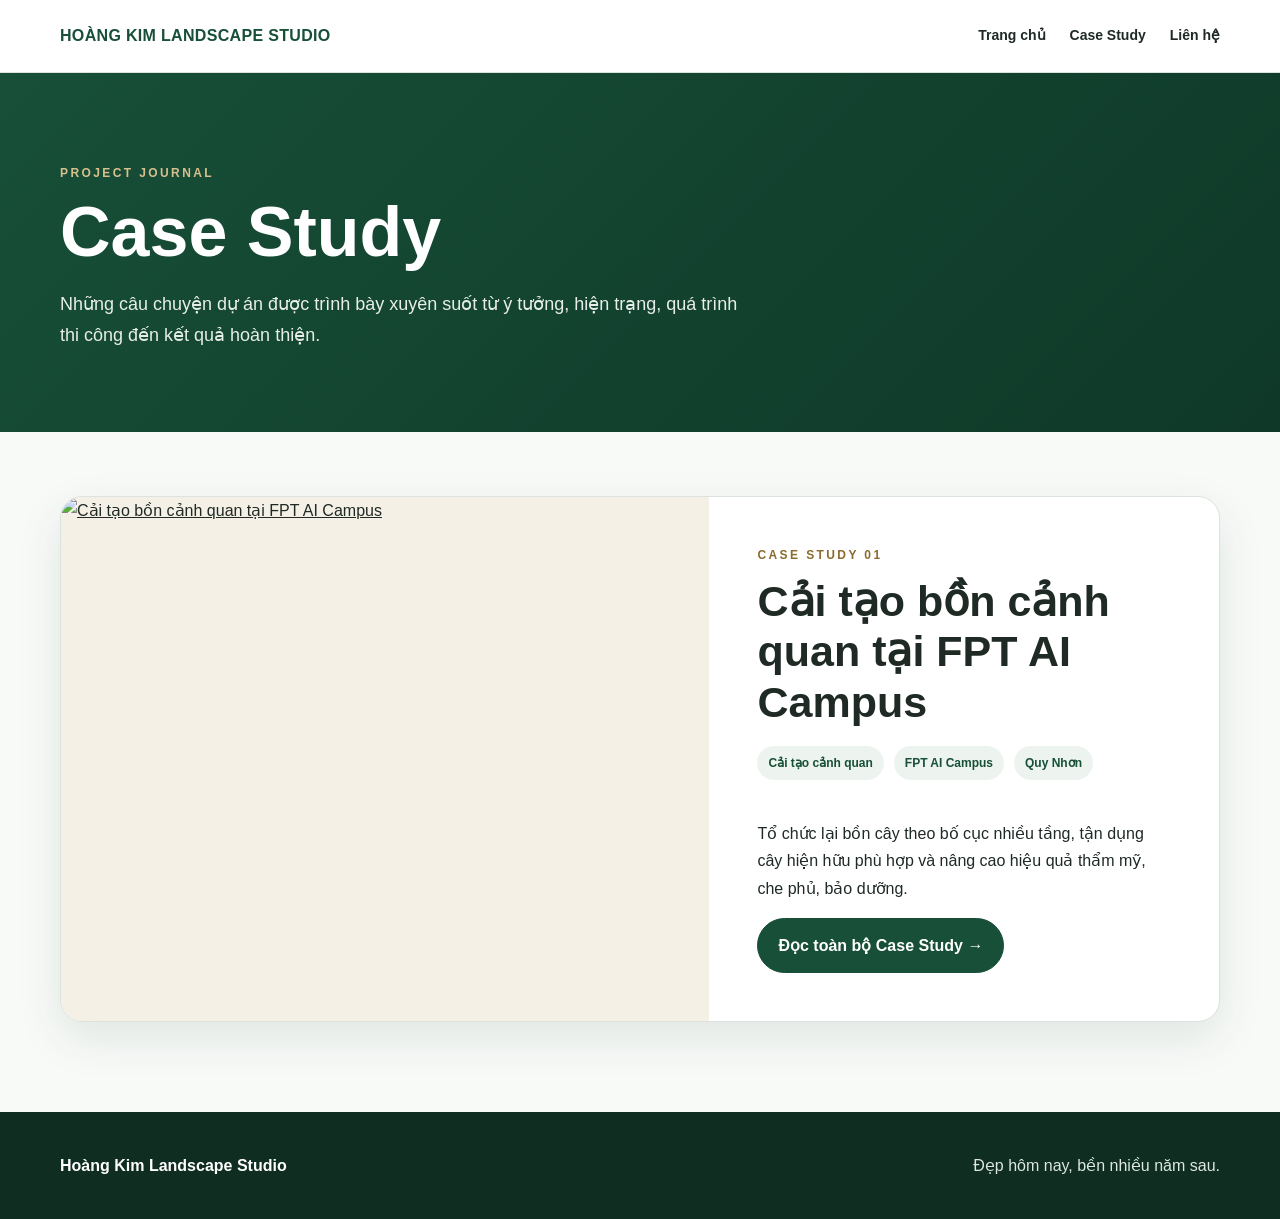
==== case-study-module/case-study/index.html @ ec010ad0 "Add files via upload" ====
<!doctype html><html lang="vi"><head><meta charset="utf-8"><meta name="viewport" content="width=device-width,initial-scale=1"><meta name="description" content="Case Study các dự án thiết kế, thi công và cải tạo cảnh quan của Hoàng Kim Landscape Studio."><title>Case Study | Hoàng Kim Landscape Studio</title><link rel="stylesheet" href="styles.css"></head><body>
<header class="site-header"><div class="container nav"><a class="brand" href="../index.html">HOÀNG KIM LANDSCAPE STUDIO</a><nav class="nav-links"><a href="../index.html">Trang chủ</a><a href="index.html">Case Study</a><a href="../index.html#contact">Liên hệ</a></nav></div></header>
<section class="hero-list"><div class="container"><div class="eyebrow">Project Journal</div><h1>Case Study</h1><p>Những câu chuyện dự án được trình bày xuyên suốt từ ý tưởng, hiện trạng, quá trình thi công đến kết quả hoàn thiện.</p></div></section>
<main class="listing"><div class="container"><article class="case-card"><a class="case-thumb" href="fpt-ai-campus/"><img src="fpt-ai-campus/assets/after-01.jpeg" alt="Cải tạo bồn cảnh quan tại FPT AI Campus"></a><div class="case-copy"><div class="eyebrow" style="color:#8b6b30">Case Study 01</div><h2><a href="fpt-ai-campus/" style="text-decoration:none">Cải tạo bồn cảnh quan tại FPT AI Campus</a></h2><div class="meta"><span class="tag">Cải tạo cảnh quan</span><span class="tag">FPT AI Campus</span><span class="tag">Quy Nhơn</span></div><p>Tổ chức lại bồn cây theo bố cục nhiều tầng, tận dụng cây hiện hữu phù hợp và nâng cao hiệu quả thẩm mỹ, che phủ, bảo dưỡng.</p><a class="btn" href="fpt-ai-campus/">Đọc toàn bộ Case Study →</a></div></article></div></main>
<footer class="site-footer"><div class="container footer-grid"><strong>Hoàng Kim Landscape Studio</strong><span>Đẹp hôm nay, bền nhiều năm sau.</span></div></footer></body></html>
---- case-study-module/case-study/styles.css ----
:root{--green:#174f38;--green2:#286a4b;--cream:#f4f0e6;--gold:#c6a15b;--ink:#1f2a25;--muted:#69736e;--white:#fff;--line:#dce3df;--shadow:0 16px 45px rgba(22,58,42,.10)}
*{box-sizing:border-box}html{scroll-behavior:smooth}body{margin:0;font-family:Arial,"Helvetica Neue",sans-serif;color:var(--ink);background:#f8faf8;line-height:1.7}img{display:block;max-width:100%}a{color:inherit}.container{width:min(1160px,calc(100% - 36px));margin:auto}.site-header{position:sticky;top:0;z-index:50;background:rgba(255,255,255,.96);border-bottom:1px solid var(--line);backdrop-filter:blur(10px)}.nav{min-height:72px;display:flex;align-items:center;justify-content:space-between;gap:24px}.brand{text-decoration:none;font-weight:800;color:var(--green);letter-spacing:.02em}.nav-links{display:flex;align-items:center;gap:24px}.nav-links a{text-decoration:none;font-size:14px;font-weight:700}.nav-links a:hover{color:var(--green2)}.hero-list{padding:90px 0 64px;background:linear-gradient(135deg,var(--green),#0f3828);color:white}.eyebrow{text-transform:uppercase;letter-spacing:.2em;font-size:12px;font-weight:800;color:#d8c08d}.hero-list h1,.article-hero h1{font-size:clamp(38px,6vw,70px);line-height:1.08;margin:12px 0 18px}.hero-list p{max-width:700px;font-size:18px;color:#e7eee9}.listing{padding:64px 0 90px}.case-card{display:grid;grid-template-columns:1.12fr .88fr;background:white;border:1px solid var(--line);border-radius:22px;overflow:hidden;box-shadow:var(--shadow)}.case-thumb{min-height:430px;background:var(--cream);display:flex;align-items:center;justify-content:center}.case-thumb img{width:100%;height:100%;object-fit:contain}.case-copy{padding:48px;display:flex;flex-direction:column;justify-content:center}.case-copy h2{font-size:clamp(27px,4vw,43px);line-height:1.18;margin:10px 0 18px}.meta{display:flex;flex-wrap:wrap;gap:10px;margin:0 0 24px}.tag{padding:7px 11px;border-radius:999px;background:#edf4f0;color:var(--green);font-size:12px;font-weight:800}.btn{display:inline-flex;align-items:center;justify-content:center;width:max-content;gap:8px;padding:13px 20px;border-radius:999px;background:var(--green);color:white;text-decoration:none;font-weight:800;border:1px solid var(--green);transition:.2s}.btn:hover{transform:translateY(-2px);background:var(--green2)}.btn.secondary{background:white;color:var(--green)}.article-hero{padding:70px 0 36px;background:var(--cream)}.article-hero .intro{max-width:820px;font-size:19px;color:#4c5c54}.hero-image{margin-top:36px;background:white;border-radius:24px;overflow:hidden;box-shadow:var(--shadow);padding:14px}.hero-image img{width:100%;max-height:690px;object-fit:contain;background:#eef1ed}.project-facts{margin-top:-1px;padding:25px 0;background:white;border-bottom:1px solid var(--line)}.facts{display:grid;grid-template-columns:repeat(4,1fr);gap:16px}.fact small{display:block;color:var(--muted);text-transform:uppercase;letter-spacing:.12em;font-weight:800}.fact strong{display:block;margin-top:5px;color:var(--green)}.article{padding:58px 0 90px}.section{padding:42px 0;border-bottom:1px solid var(--line)}.section:last-child{border-bottom:0}.section-head{display:grid;grid-template-columns:90px 1fr;gap:22px;align-items:start;margin-bottom:25px}.num{font-size:13px;letter-spacing:.18em;color:var(--gold);font-weight:900}.section h2{margin:0;color:var(--green);font-size:clamp(28px,4vw,44px);line-height:1.2}.lead{font-size:18px;max-width:850px}.gallery{display:grid;grid-template-columns:repeat(2,minmax(0,1fr));gap:18px;margin-top:28px}.gallery.three{grid-template-columns:repeat(3,minmax(0,1fr))}.figure{background:white;border:1px solid var(--line);border-radius:16px;padding:10px;box-shadow:0 8px 28px rgba(22,58,42,.06)}.figure img{width:100%;height:390px;object-fit:contain;background:#eef1ed;border-radius:10px}.gallery.three .figure img{height:320px}.caption{font-size:13px;color:var(--muted);padding:10px 4px 2px}.steps{display:grid;grid-template-columns:repeat(4,1fr);gap:12px;margin:26px 0}.step{background:#edf4f0;border-radius:14px;padding:18px}.step b{display:block;color:var(--green)}.compare{display:grid;grid-template-columns:1fr 1fr;gap:18px;margin-top:30px}.compare-card{background:white;border:1px solid var(--line);border-radius:16px;padding:24px}.compare-card h3{color:var(--green);margin-top:0}.quote{margin:32px 0 0;padding:30px;border-left:5px solid var(--gold);background:var(--cream);font-size:20px;font-weight:700}.article-actions{display:flex;flex-wrap:wrap;gap:12px;margin-top:30px}.site-footer{padding:40px 0;background:#102d22;color:#dce8e1}.site-footer strong{color:white}.footer-grid{display:flex;justify-content:space-between;gap:20px;flex-wrap:wrap}.back{display:inline-block;margin-bottom:16px;color:var(--green);text-decoration:none;font-weight:800}@media(max-width:850px){.case-card{grid-template-columns:1fr}.case-thumb{min-height:280px}.case-copy{padding:30px}.facts{grid-template-columns:1fr 1fr}.gallery.three{grid-template-columns:1fr 1fr}.steps{grid-template-columns:1fr 1fr}.section-head{grid-template-columns:1fr;gap:5px}}@media(max-width:560px){.nav-links{display:none}.hero-list{padding:65px 0 48px}.facts,.gallery,.gallery.three,.compare,.steps{grid-template-columns:1fr}.figure img,.gallery.three .figure img{height:auto;max-height:480px}.case-copy{padding:25px}.article-hero{padding-top:50px}.section{padding:33px 0}}
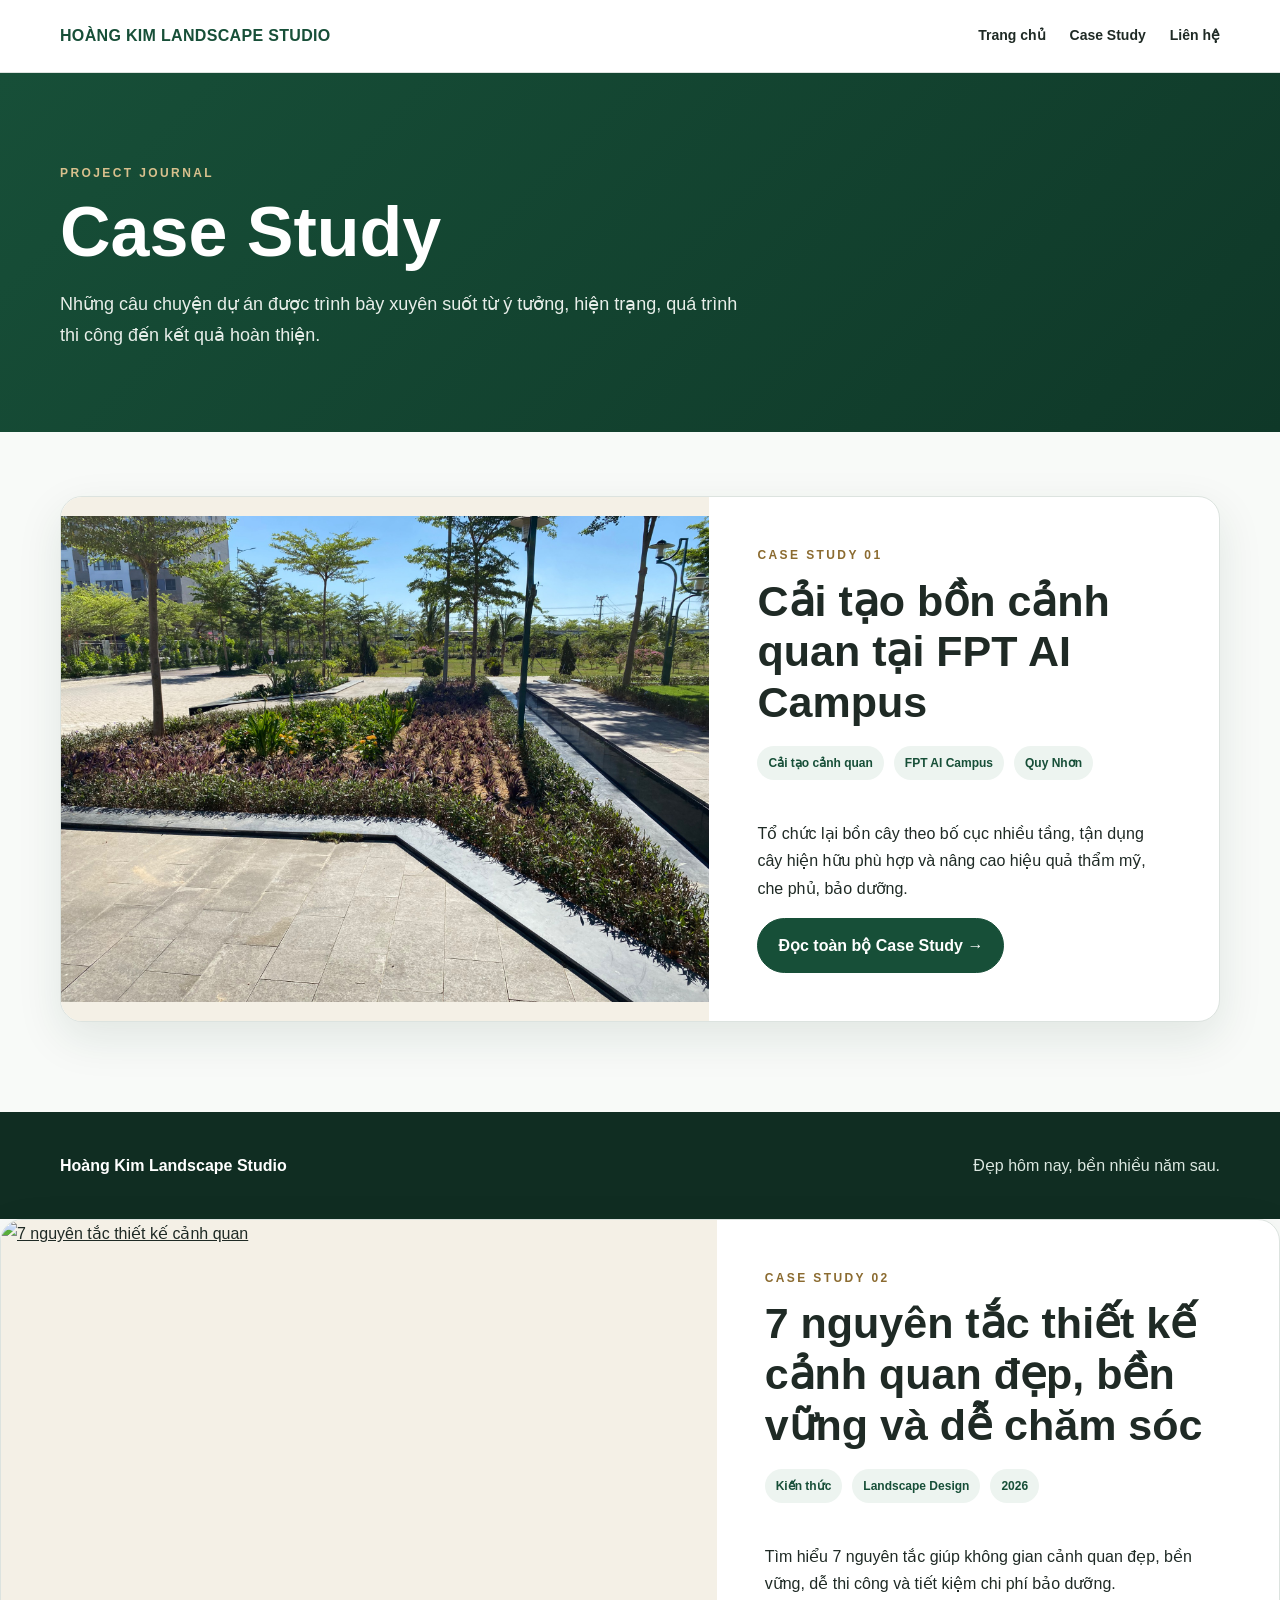
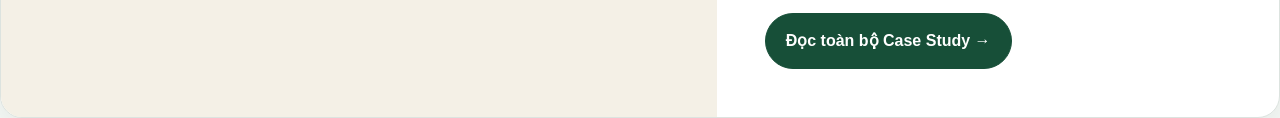
==== commit 18cbc896: "Update index.html" ====
--- a/case-study-module/case-study/index.html
+++ b/case-study-module/case-study/index.html
@@ -3,3 +3,37 @@
 <section class="hero-list"><div class="container"><div class="eyebrow">Project Journal</div><h1>Case Study</h1><p>Những câu chuyện dự án được trình bày xuyên suốt từ ý tưởng, hiện trạng, quá trình thi công đến kết quả hoàn thiện.</p></div></section>
 <main class="listing"><div class="container"><article class="case-card"><a class="case-thumb" href="fpt-ai-campus/"><img src="fpt-ai-campus/assets/after-01.jpeg" alt="Cải tạo bồn cảnh quan tại FPT AI Campus"></a><div class="case-copy"><div class="eyebrow" style="color:#8b6b30">Case Study 01</div><h2><a href="fpt-ai-campus/" style="text-decoration:none">Cải tạo bồn cảnh quan tại FPT AI Campus</a></h2><div class="meta"><span class="tag">Cải tạo cảnh quan</span><span class="tag">FPT AI Campus</span><span class="tag">Quy Nhơn</span></div><p>Tổ chức lại bồn cây theo bố cục nhiều tầng, tận dụng cây hiện hữu phù hợp và nâng cao hiệu quả thẩm mỹ, che phủ, bảo dưỡng.</p><a class="btn" href="fpt-ai-campus/">Đọc toàn bộ Case Study →</a></div></article></div></main>
 <footer class="site-footer"><div class="container footer-grid"><strong>Hoàng Kim Landscape Studio</strong><span>Đẹp hôm nay, bền nhiều năm sau.</span></div></footer></body></html>
+<article class="case-card">
+    <a class="case-thumb" href="7-nguyen-tac-thiet-ke-canh-quan/">
+        <img src="7-nguyen-tac-thiet-ke-canh-quan/assets/cover.jpg"
+             alt="7 nguyên tắc thiết kế cảnh quan">
+    </a>
+
+    <div class="case-copy">
+
+        <div class="eyebrow" style="color:#8b6b30">
+            Case Study 02
+        </div>
+
+        <h2>
+            <a href="7-nguyen-tac-thiet-ke-canh-quan/" style="text-decoration:none">
+                7 nguyên tắc thiết kế cảnh quan đẹp, bền vững và dễ chăm sóc
+            </a>
+        </h2>
+
+        <div class="meta">
+            <span class="tag">Kiến thức</span>
+            <span class="tag">Landscape Design</span>
+            <span class="tag">2026</span>
+        </div>
+
+        <p>
+            Tìm hiểu 7 nguyên tắc giúp không gian cảnh quan đẹp, bền vững, dễ thi công và tiết kiệm chi phí bảo dưỡng.
+        </p>
+
+        <a class="btn" href="7-nguyen-tac-thiet-ke-canh-quan/">
+            Đọc toàn bộ Case Study →
+        </a>
+
+    </div>
+</article>
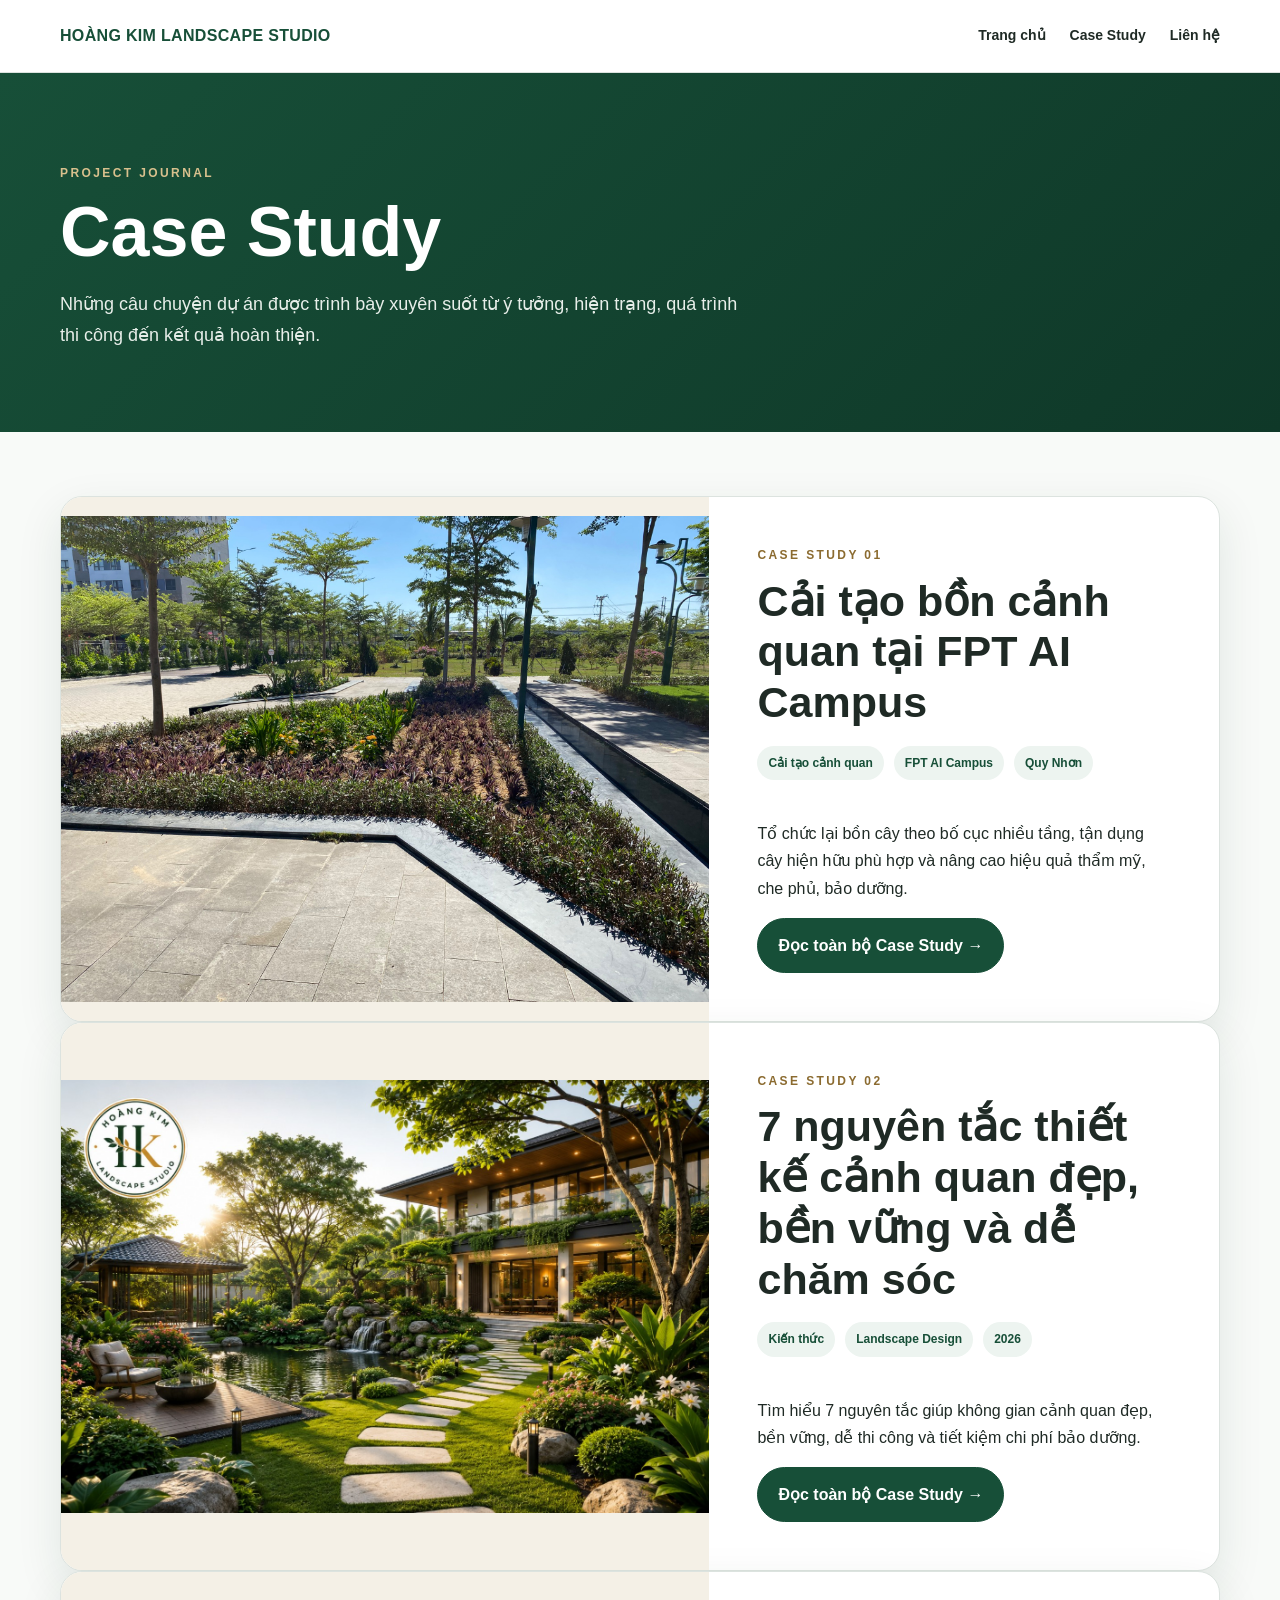
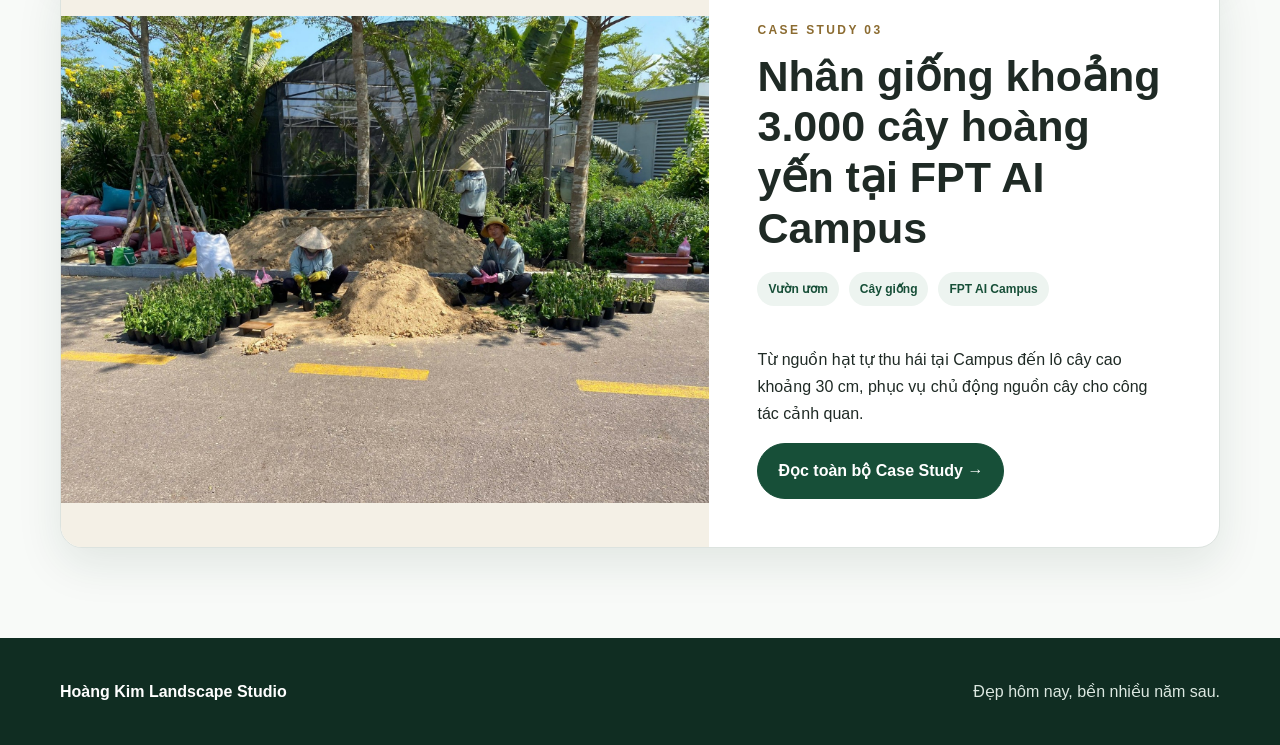
==== commit e9fc30b7: "Add files via upload" ====
--- a/case-study-module/case-study/index.html
+++ b/case-study-module/case-study/index.html
@@ -1,39 +1,105 @@
-<!doctype html><html lang="vi"><head><meta charset="utf-8"><meta name="viewport" content="width=device-width,initial-scale=1"><meta name="description" content="Case Study các dự án thiết kế, thi công và cải tạo cảnh quan của Hoàng Kim Landscape Studio."><title>Case Study | Hoàng Kim Landscape Studio</title><link rel="stylesheet" href="styles.css"></head><body>
-<header class="site-header"><div class="container nav"><a class="brand" href="../index.html">HOÀNG KIM LANDSCAPE STUDIO</a><nav class="nav-links"><a href="../index.html">Trang chủ</a><a href="index.html">Case Study</a><a href="../index.html#contact">Liên hệ</a></nav></div></header>
-<section class="hero-list"><div class="container"><div class="eyebrow">Project Journal</div><h1>Case Study</h1><p>Những câu chuyện dự án được trình bày xuyên suốt từ ý tưởng, hiện trạng, quá trình thi công đến kết quả hoàn thiện.</p></div></section>
-<main class="listing"><div class="container"><article class="case-card"><a class="case-thumb" href="fpt-ai-campus/"><img src="fpt-ai-campus/assets/after-01.jpeg" alt="Cải tạo bồn cảnh quan tại FPT AI Campus"></a><div class="case-copy"><div class="eyebrow" style="color:#8b6b30">Case Study 01</div><h2><a href="fpt-ai-campus/" style="text-decoration:none">Cải tạo bồn cảnh quan tại FPT AI Campus</a></h2><div class="meta"><span class="tag">Cải tạo cảnh quan</span><span class="tag">FPT AI Campus</span><span class="tag">Quy Nhơn</span></div><p>Tổ chức lại bồn cây theo bố cục nhiều tầng, tận dụng cây hiện hữu phù hợp và nâng cao hiệu quả thẩm mỹ, che phủ, bảo dưỡng.</p><a class="btn" href="fpt-ai-campus/">Đọc toàn bộ Case Study →</a></div></article></div></main>
-<footer class="site-footer"><div class="container footer-grid"><strong>Hoàng Kim Landscape Studio</strong><span>Đẹp hôm nay, bền nhiều năm sau.</span></div></footer></body></html>
-<article class="case-card">
-    <a class="case-thumb" href="7-nguyen-tac-thiet-ke-canh-quan/">
-        <img src="7-nguyen-tac-thiet-ke-canh-quan/assets/cover.jpg"
-             alt="7 nguyên tắc thiết kế cảnh quan">
-    </a>
+<!doctype html>
+<html lang="vi">
+<head>
+  <meta charset="utf-8">
+  <meta name="viewport" content="width=device-width,initial-scale=1">
+  <meta name="description" content="Case Study các dự án thiết kế, thi công và cải tạo cảnh quan của Hoàng Kim Landscape Studio.">
+  <title>Case Study | Hoàng Kim Landscape Studio</title>
+  <link rel="stylesheet" href="styles.css">
+</head>
+<body>
+<header class="site-header">
+  <div class="container nav">
+    <a class="brand" href="../index.html">HOÀNG KIM LANDSCAPE STUDIO</a>
+    <nav class="nav-links">
+      <a href="../index.html">Trang chủ</a>
+      <a href="index.html">Case Study</a>
+      <a href="../index.html#contact">Liên hệ</a>
+    </nav>
+  </div>
+</header>
 
-    <div class="case-copy">
+<section class="hero-list">
+  <div class="container">
+    <div class="eyebrow">Project Journal</div>
+    <h1>Case Study</h1>
+    <p>Những câu chuyện dự án được trình bày xuyên suốt từ ý tưởng, hiện trạng, quá trình thi công đến kết quả hoàn thiện.</p>
+  </div>
+</section>
 
-        <div class="eyebrow" style="color:#8b6b30">
-            Case Study 02
+<main class="listing">
+  <div class="container">
+
+    <!-- GIỮ NGUYÊN CASE STUDY 01 -->
+    <article class="case-card">
+      <a class="case-thumb" href="fpt-ai-campus/">
+        <img src="fpt-ai-campus/assets/after-01.jpeg" alt="Cải tạo bồn cảnh quan tại FPT AI Campus">
+      </a>
+      <div class="case-copy">
+        <div class="eyebrow" style="color:#8b6b30">Case Study 01</div>
+        <h2><a href="fpt-ai-campus/" style="text-decoration:none">Cải tạo bồn cảnh quan tại FPT AI Campus</a></h2>
+        <div class="meta">
+          <span class="tag">Cải tạo cảnh quan</span>
+          <span class="tag">FPT AI Campus</span>
+          <span class="tag">Quy Nhơn</span>
         </div>
+        <p>Tổ chức lại bồn cây theo bố cục nhiều tầng, tận dụng cây hiện hữu phù hợp và nâng cao hiệu quả thẩm mỹ, che phủ, bảo dưỡng.</p>
+        <a class="btn" href="fpt-ai-campus/">Đọc toàn bộ Case Study →</a>
+      </div>
+    </article>
 
+    <!-- GIỮ NGUYÊN CASE STUDY 02, CHỈ ĐƯA VÀO ĐÚNG VỊ TRÍ TRƯỚC </main> -->
+    <article class="case-card">
+      <a class="case-thumb" href="7-nguyen-tac-thiet-ke-canh-quan/">
+        <img src="7-nguyen-tac-thiet-ke-canh-quan/assets/cover.jpg" alt="7 nguyên tắc thiết kế cảnh quan">
+      </a>
+      <div class="case-copy">
+        <div class="eyebrow" style="color:#8b6b30">Case Study 02</div>
         <h2>
-            <a href="7-nguyen-tac-thiet-ke-canh-quan/" style="text-decoration:none">
-                7 nguyên tắc thiết kế cảnh quan đẹp, bền vững và dễ chăm sóc
-            </a>
+          <a href="7-nguyen-tac-thiet-ke-canh-quan/" style="text-decoration:none">
+            7 nguyên tắc thiết kế cảnh quan đẹp, bền vững và dễ chăm sóc
+          </a>
         </h2>
+        <div class="meta">
+          <span class="tag">Kiến thức</span>
+          <span class="tag">Landscape Design</span>
+          <span class="tag">2026</span>
+        </div>
+        <p>Tìm hiểu 7 nguyên tắc giúp không gian cảnh quan đẹp, bền vững, dễ thi công và tiết kiệm chi phí bảo dưỡng.</p>
+        <a class="btn" href="7-nguyen-tac-thiet-ke-canh-quan/">Đọc toàn bộ Case Study →</a>
+      </div>
+    </article>
 
+    <!-- THÊM MỚI CASE STUDY 03 -->
+    <article class="case-card">
+      <a class="case-thumb" href="nhan-giong-hoang-yen-fpt-ai-campus/">
+        <img src="nhan-giong-hoang-yen-fpt-ai-campus/assets/07-cay-hoang-yen-30cm.jpg" alt="Nhân giống khoảng 3.000 cây hoàng yến tại FPT AI Campus">
+      </a>
+      <div class="case-copy">
+        <div class="eyebrow" style="color:#8b6b30">Case Study 03</div>
+        <h2>
+          <a href="nhan-giong-hoang-yen-fpt-ai-campus/" style="text-decoration:none">
+            Nhân giống khoảng 3.000 cây hoàng yến tại FPT AI Campus
+          </a>
+        </h2>
         <div class="meta">
-            <span class="tag">Kiến thức</span>
-            <span class="tag">Landscape Design</span>
-            <span class="tag">2026</span>
+          <span class="tag">Vườn ươm</span>
+          <span class="tag">Cây giống</span>
+          <span class="tag">FPT AI Campus</span>
         </div>
+        <p>Từ nguồn hạt tự thu hái tại Campus đến lô cây cao khoảng 30 cm, phục vụ chủ động nguồn cây cho công tác cảnh quan.</p>
+        <a class="btn" href="nhan-giong-hoang-yen-fpt-ai-campus/">Đọc toàn bộ Case Study →</a>
+      </div>
+    </article>
 
-        <p>
-            Tìm hiểu 7 nguyên tắc giúp không gian cảnh quan đẹp, bền vững, dễ thi công và tiết kiệm chi phí bảo dưỡng.
-        </p>
+  </div>
+</main>
 
-        <a class="btn" href="7-nguyen-tac-thiet-ke-canh-quan/">
-            Đọc toàn bộ Case Study →
-        </a>
-
-    </div>
-</article>
+<footer class="site-footer">
+  <div class="container footer-grid">
+    <strong>Hoàng Kim Landscape Studio</strong>
+    <span>Đẹp hôm nay, bền nhiều năm sau.</span>
+  </div>
+</footer>
+</body>
+</html>
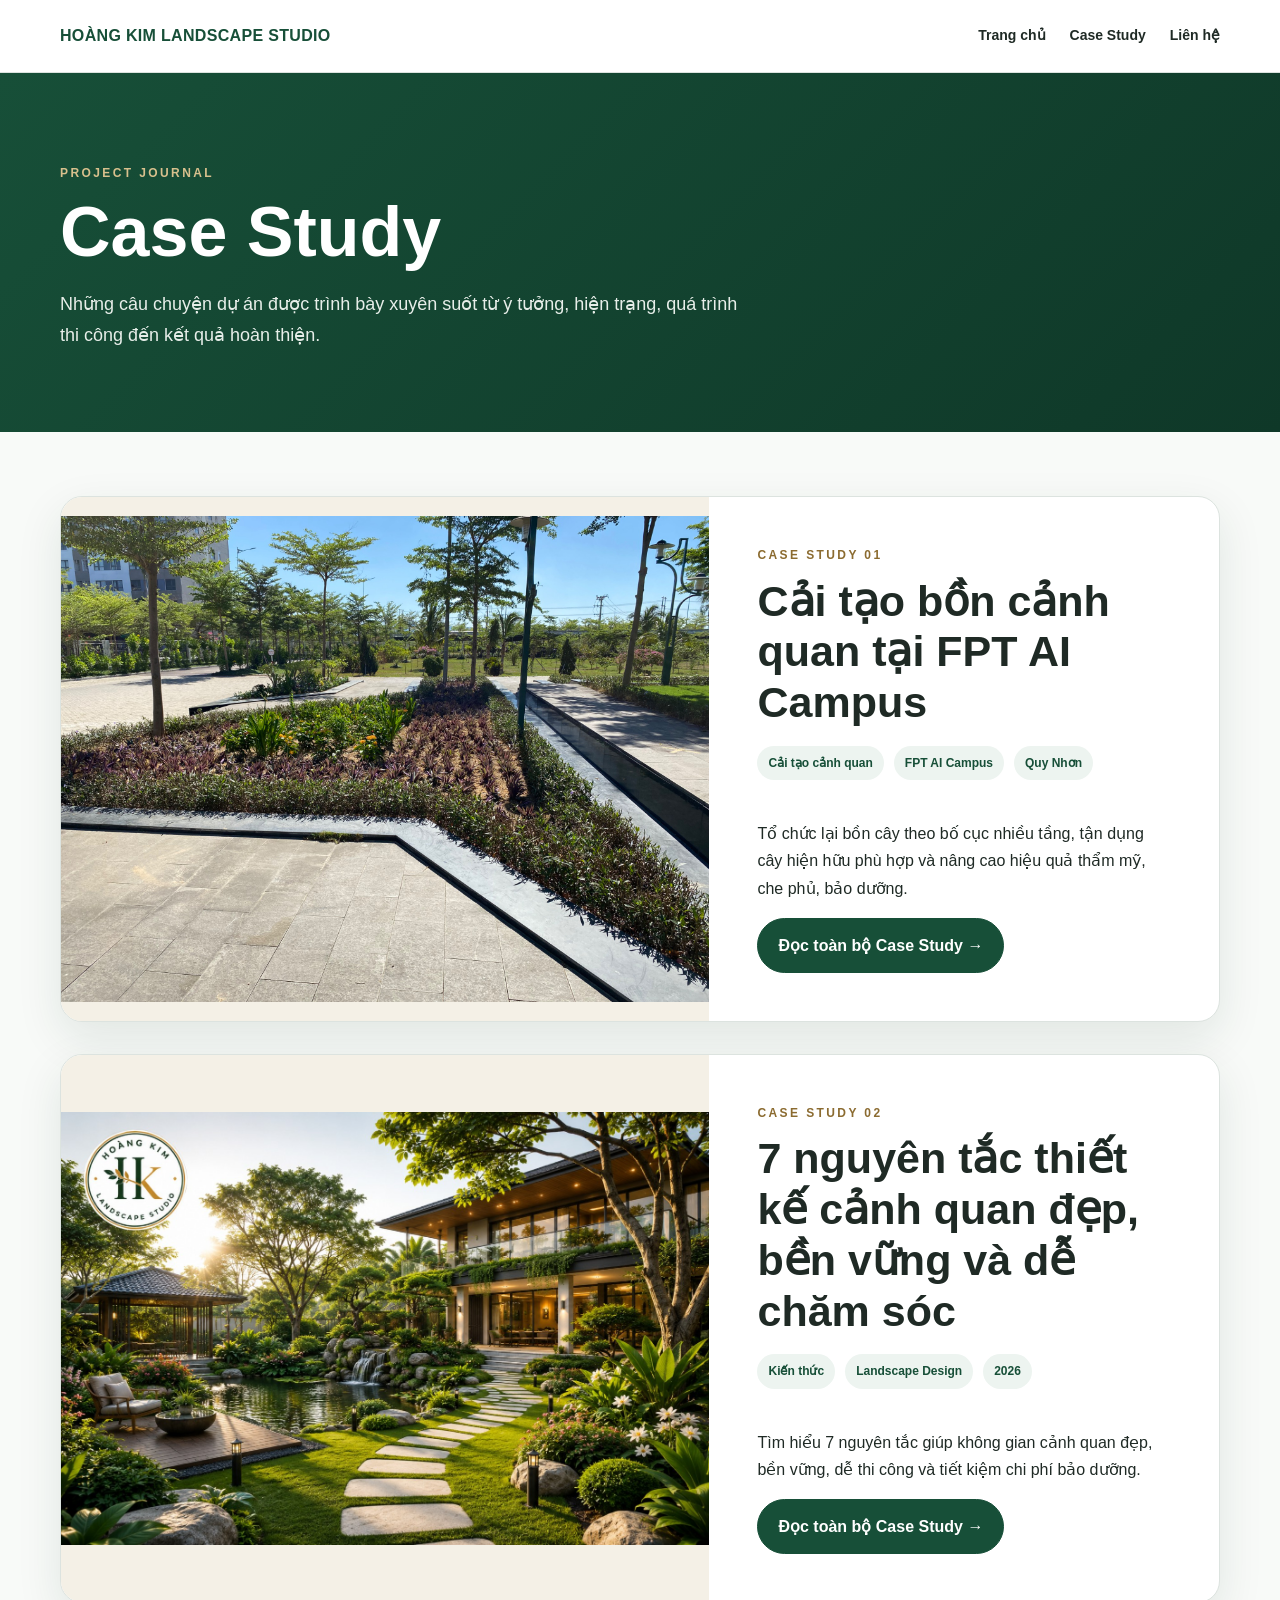
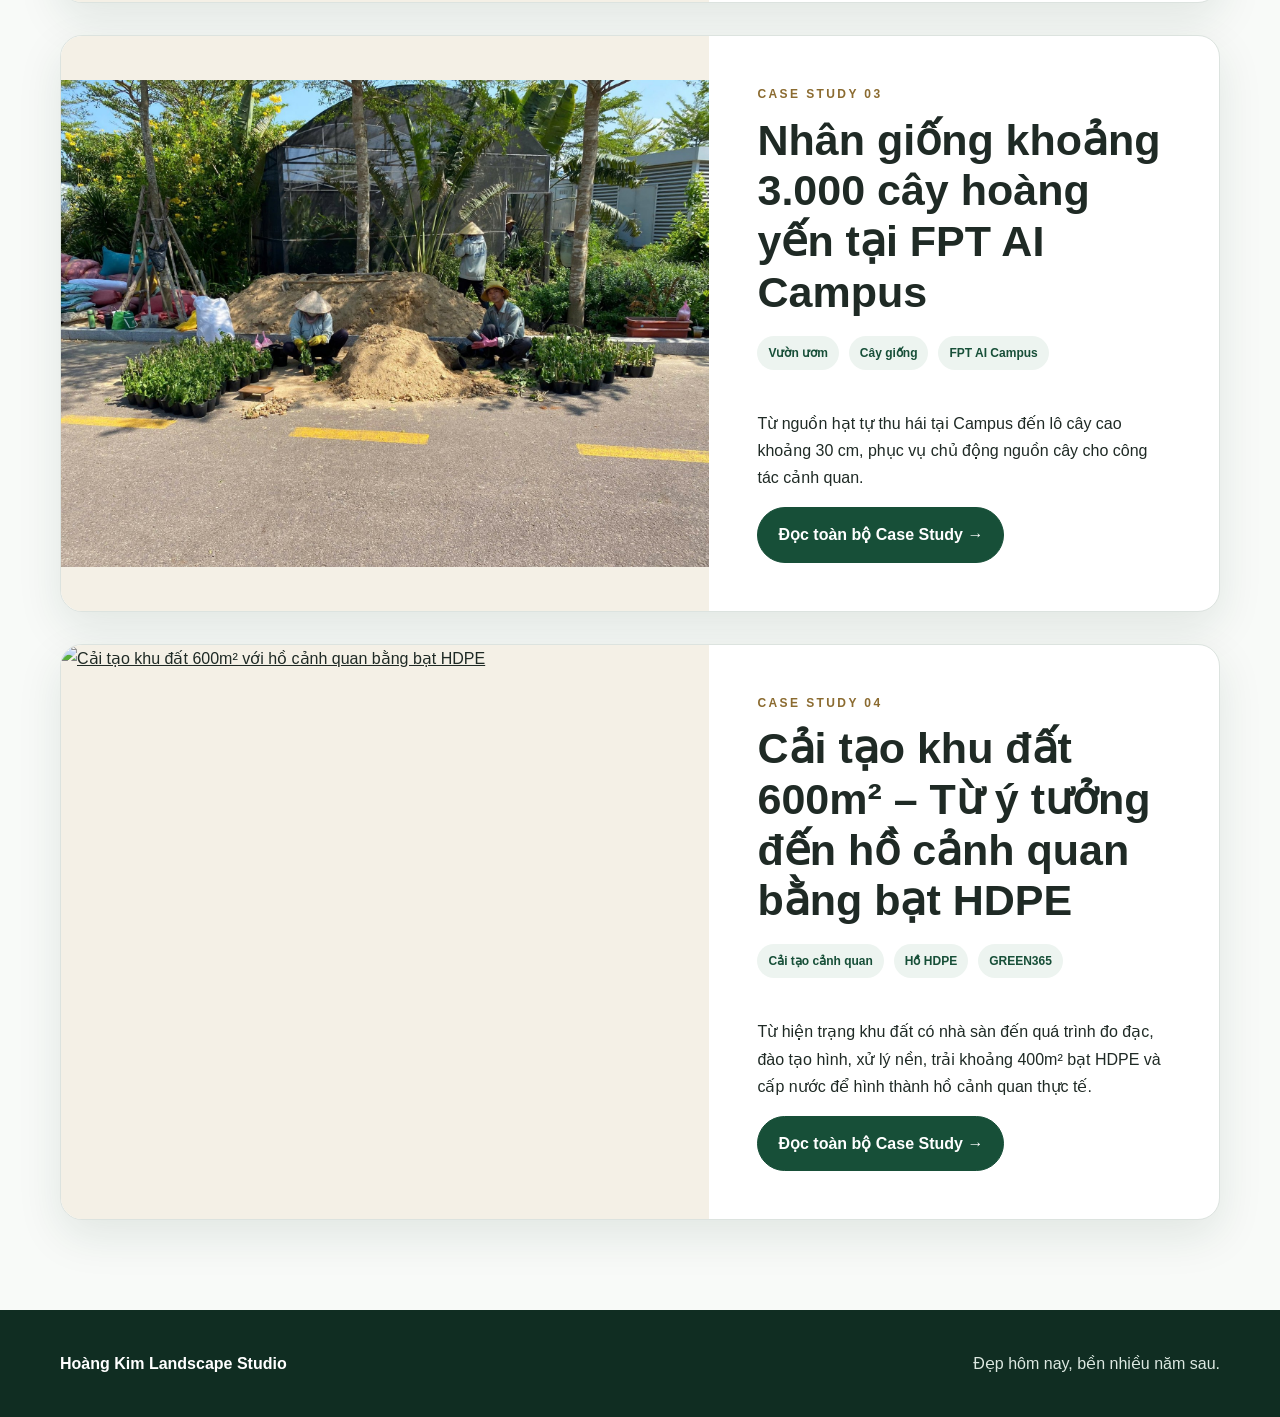
==== commit b08a0697: "Add files via upload" ====
--- a/case-study-module/case-study/index.html
+++ b/case-study-module/case-study/index.html
@@ -30,7 +30,7 @@
 <main class="listing">
   <div class="container">
 
-    <!-- GIỮ NGUYÊN CASE STUDY 01 -->
+    <!-- CASE STUDY 01 -->
     <article class="case-card">
       <a class="case-thumb" href="fpt-ai-campus/">
         <img src="fpt-ai-campus/assets/after-01.jpeg" alt="Cải tạo bồn cảnh quan tại FPT AI Campus">
@@ -48,7 +48,7 @@
       </div>
     </article>
 
-    <!-- GIỮ NGUYÊN CASE STUDY 02, CHỈ ĐƯA VÀO ĐÚNG VỊ TRÍ TRƯỚC </main> -->
+    <!-- CASE STUDY 02 -->
     <article class="case-card">
       <a class="case-thumb" href="7-nguyen-tac-thiet-ke-canh-quan/">
         <img src="7-nguyen-tac-thiet-ke-canh-quan/assets/cover.jpg" alt="7 nguyên tắc thiết kế cảnh quan">
@@ -70,7 +70,7 @@
       </div>
     </article>
 
-    <!-- THÊM MỚI CASE STUDY 03 -->
+    <!-- CASE STUDY 03 -->
     <article class="case-card">
       <a class="case-thumb" href="nhan-giong-hoang-yen-fpt-ai-campus/">
         <img src="nhan-giong-hoang-yen-fpt-ai-campus/assets/07-cay-hoang-yen-30cm.jpg" alt="Nhân giống khoảng 3.000 cây hoàng yến tại FPT AI Campus">
@@ -92,6 +92,28 @@
       </div>
     </article>
 
+    <!-- CASE STUDY 04 -->
+    <article class="case-card">
+      <a class="case-thumb" href="ho-canh-quan-hdpe-600m2/">
+        <img src="ho-canh-quan-hdpe-600m2/assets/cover.jpeg" alt="Cải tạo khu đất 600m² với hồ cảnh quan bằng bạt HDPE">
+      </a>
+      <div class="case-copy">
+        <div class="eyebrow" style="color:#8b6b30">Case Study 04</div>
+        <h2>
+          <a href="ho-canh-quan-hdpe-600m2/" style="text-decoration:none">
+            Cải tạo khu đất 600m² – Từ ý tưởng đến hồ cảnh quan bằng bạt HDPE
+          </a>
+        </h2>
+        <div class="meta">
+          <span class="tag">Cải tạo cảnh quan</span>
+          <span class="tag">Hồ HDPE</span>
+          <span class="tag">GREEN365</span>
+        </div>
+        <p>Từ hiện trạng khu đất có nhà sàn đến quá trình đo đạc, đào tạo hình, xử lý nền, trải khoảng 400m² bạt HDPE và cấp nước để hình thành hồ cảnh quan thực tế.</p>
+        <a class="btn" href="ho-canh-quan-hdpe-600m2/">Đọc toàn bộ Case Study →</a>
+      </div>
+    </article>
+
   </div>
 </main>
 
--- a/case-study-module/case-study/styles.css
+++ b/case-study-module/case-study/styles.css
@@ -1,2 +1,6 @@
 :root{--green:#174f38;--green2:#286a4b;--cream:#f4f0e6;--gold:#c6a15b;--ink:#1f2a25;--muted:#69736e;--white:#fff;--line:#dce3df;--shadow:0 16px 45px rgba(22,58,42,.10)}
 *{box-sizing:border-box}html{scroll-behavior:smooth}body{margin:0;font-family:Arial,"Helvetica Neue",sans-serif;color:var(--ink);background:#f8faf8;line-height:1.7}img{display:block;max-width:100%}a{color:inherit}.container{width:min(1160px,calc(100% - 36px));margin:auto}.site-header{position:sticky;top:0;z-index:50;background:rgba(255,255,255,.96);border-bottom:1px solid var(--line);backdrop-filter:blur(10px)}.nav{min-height:72px;display:flex;align-items:center;justify-content:space-between;gap:24px}.brand{text-decoration:none;font-weight:800;color:var(--green);letter-spacing:.02em}.nav-links{display:flex;align-items:center;gap:24px}.nav-links a{text-decoration:none;font-size:14px;font-weight:700}.nav-links a:hover{color:var(--green2)}.hero-list{padding:90px 0 64px;background:linear-gradient(135deg,var(--green),#0f3828);color:white}.eyebrow{text-transform:uppercase;letter-spacing:.2em;font-size:12px;font-weight:800;color:#d8c08d}.hero-list h1,.article-hero h1{font-size:clamp(38px,6vw,70px);line-height:1.08;margin:12px 0 18px}.hero-list p{max-width:700px;font-size:18px;color:#e7eee9}.listing{padding:64px 0 90px}.case-card{display:grid;grid-template-columns:1.12fr .88fr;background:white;border:1px solid var(--line);border-radius:22px;overflow:hidden;box-shadow:var(--shadow)}.case-thumb{min-height:430px;background:var(--cream);display:flex;align-items:center;justify-content:center}.case-thumb img{width:100%;height:100%;object-fit:contain}.case-copy{padding:48px;display:flex;flex-direction:column;justify-content:center}.case-copy h2{font-size:clamp(27px,4vw,43px);line-height:1.18;margin:10px 0 18px}.meta{display:flex;flex-wrap:wrap;gap:10px;margin:0 0 24px}.tag{padding:7px 11px;border-radius:999px;background:#edf4f0;color:var(--green);font-size:12px;font-weight:800}.btn{display:inline-flex;align-items:center;justify-content:center;width:max-content;gap:8px;padding:13px 20px;border-radius:999px;background:var(--green);color:white;text-decoration:none;font-weight:800;border:1px solid var(--green);transition:.2s}.btn:hover{transform:translateY(-2px);background:var(--green2)}.btn.secondary{background:white;color:var(--green)}.article-hero{padding:70px 0 36px;background:var(--cream)}.article-hero .intro{max-width:820px;font-size:19px;color:#4c5c54}.hero-image{margin-top:36px;background:white;border-radius:24px;overflow:hidden;box-shadow:var(--shadow);padding:14px}.hero-image img{width:100%;max-height:690px;object-fit:contain;background:#eef1ed}.project-facts{margin-top:-1px;padding:25px 0;background:white;border-bottom:1px solid var(--line)}.facts{display:grid;grid-template-columns:repeat(4,1fr);gap:16px}.fact small{display:block;color:var(--muted);text-transform:uppercase;letter-spacing:.12em;font-weight:800}.fact strong{display:block;margin-top:5px;color:var(--green)}.article{padding:58px 0 90px}.section{padding:42px 0;border-bottom:1px solid var(--line)}.section:last-child{border-bottom:0}.section-head{display:grid;grid-template-columns:90px 1fr;gap:22px;align-items:start;margin-bottom:25px}.num{font-size:13px;letter-spacing:.18em;color:var(--gold);font-weight:900}.section h2{margin:0;color:var(--green);font-size:clamp(28px,4vw,44px);line-height:1.2}.lead{font-size:18px;max-width:850px}.gallery{display:grid;grid-template-columns:repeat(2,minmax(0,1fr));gap:18px;margin-top:28px}.gallery.three{grid-template-columns:repeat(3,minmax(0,1fr))}.figure{background:white;border:1px solid var(--line);border-radius:16px;padding:10px;box-shadow:0 8px 28px rgba(22,58,42,.06)}.figure img{width:100%;height:390px;object-fit:contain;background:#eef1ed;border-radius:10px}.gallery.three .figure img{height:320px}.caption{font-size:13px;color:var(--muted);padding:10px 4px 2px}.steps{display:grid;grid-template-columns:repeat(4,1fr);gap:12px;margin:26px 0}.step{background:#edf4f0;border-radius:14px;padding:18px}.step b{display:block;color:var(--green)}.compare{display:grid;grid-template-columns:1fr 1fr;gap:18px;margin-top:30px}.compare-card{background:white;border:1px solid var(--line);border-radius:16px;padding:24px}.compare-card h3{color:var(--green);margin-top:0}.quote{margin:32px 0 0;padding:30px;border-left:5px solid var(--gold);background:var(--cream);font-size:20px;font-weight:700}.article-actions{display:flex;flex-wrap:wrap;gap:12px;margin-top:30px}.site-footer{padding:40px 0;background:#102d22;color:#dce8e1}.site-footer strong{color:white}.footer-grid{display:flex;justify-content:space-between;gap:20px;flex-wrap:wrap}.back{display:inline-block;margin-bottom:16px;color:var(--green);text-decoration:none;font-weight:800}@media(max-width:850px){.case-card{grid-template-columns:1fr}.case-thumb{min-height:280px}.case-copy{padding:30px}.facts{grid-template-columns:1fr 1fr}.gallery.three{grid-template-columns:1fr 1fr}.steps{grid-template-columns:1fr 1fr}.section-head{grid-template-columns:1fr;gap:5px}}@media(max-width:560px){.nav-links{display:none}.hero-list{padding:65px 0 48px}.facts,.gallery,.gallery.three,.compare,.steps{grid-template-columns:1fr}.figure img,.gallery.three .figure img{height:auto;max-height:480px}.case-copy{padding:25px}.article-hero{padding-top:50px}.section{padding:33px 0}}
+
+
+/* Khoảng cách giữa các thẻ Case Study trên trang danh sách */
+.case-card + .case-card{margin-top:32px}
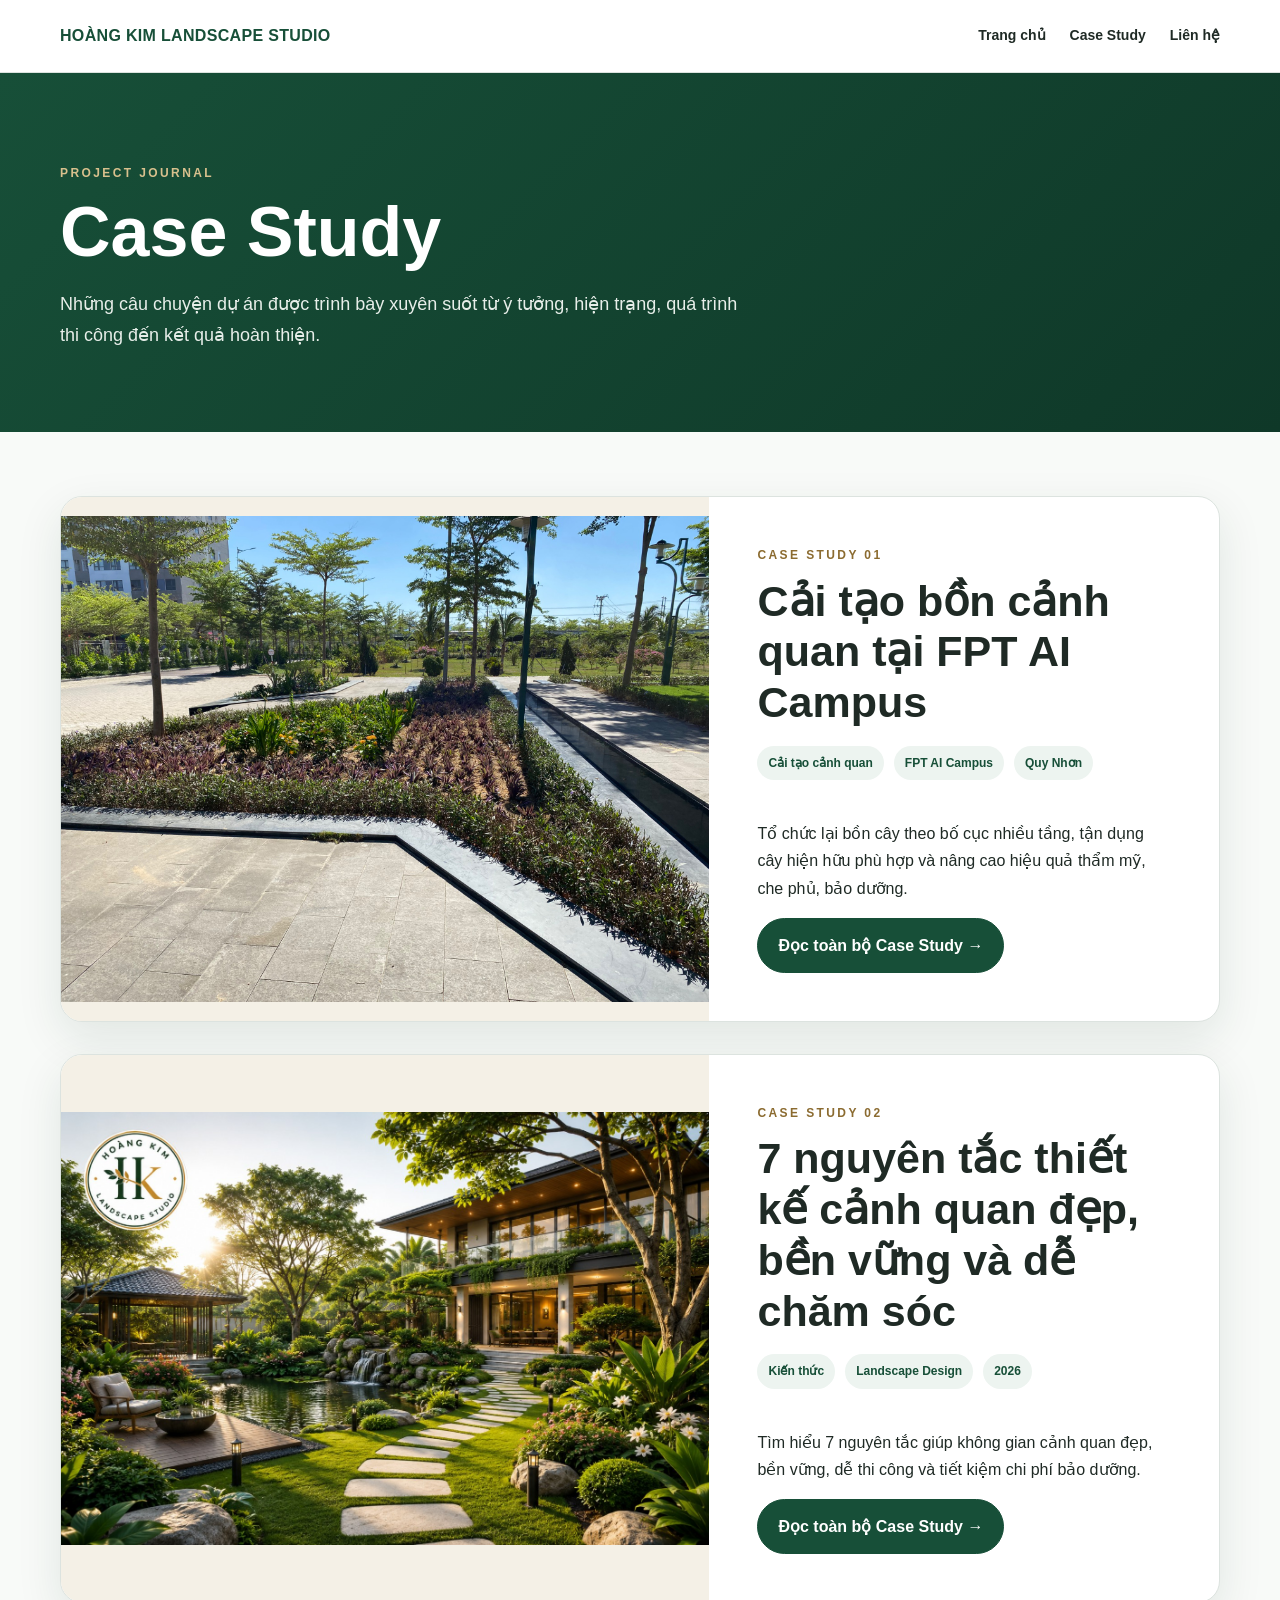
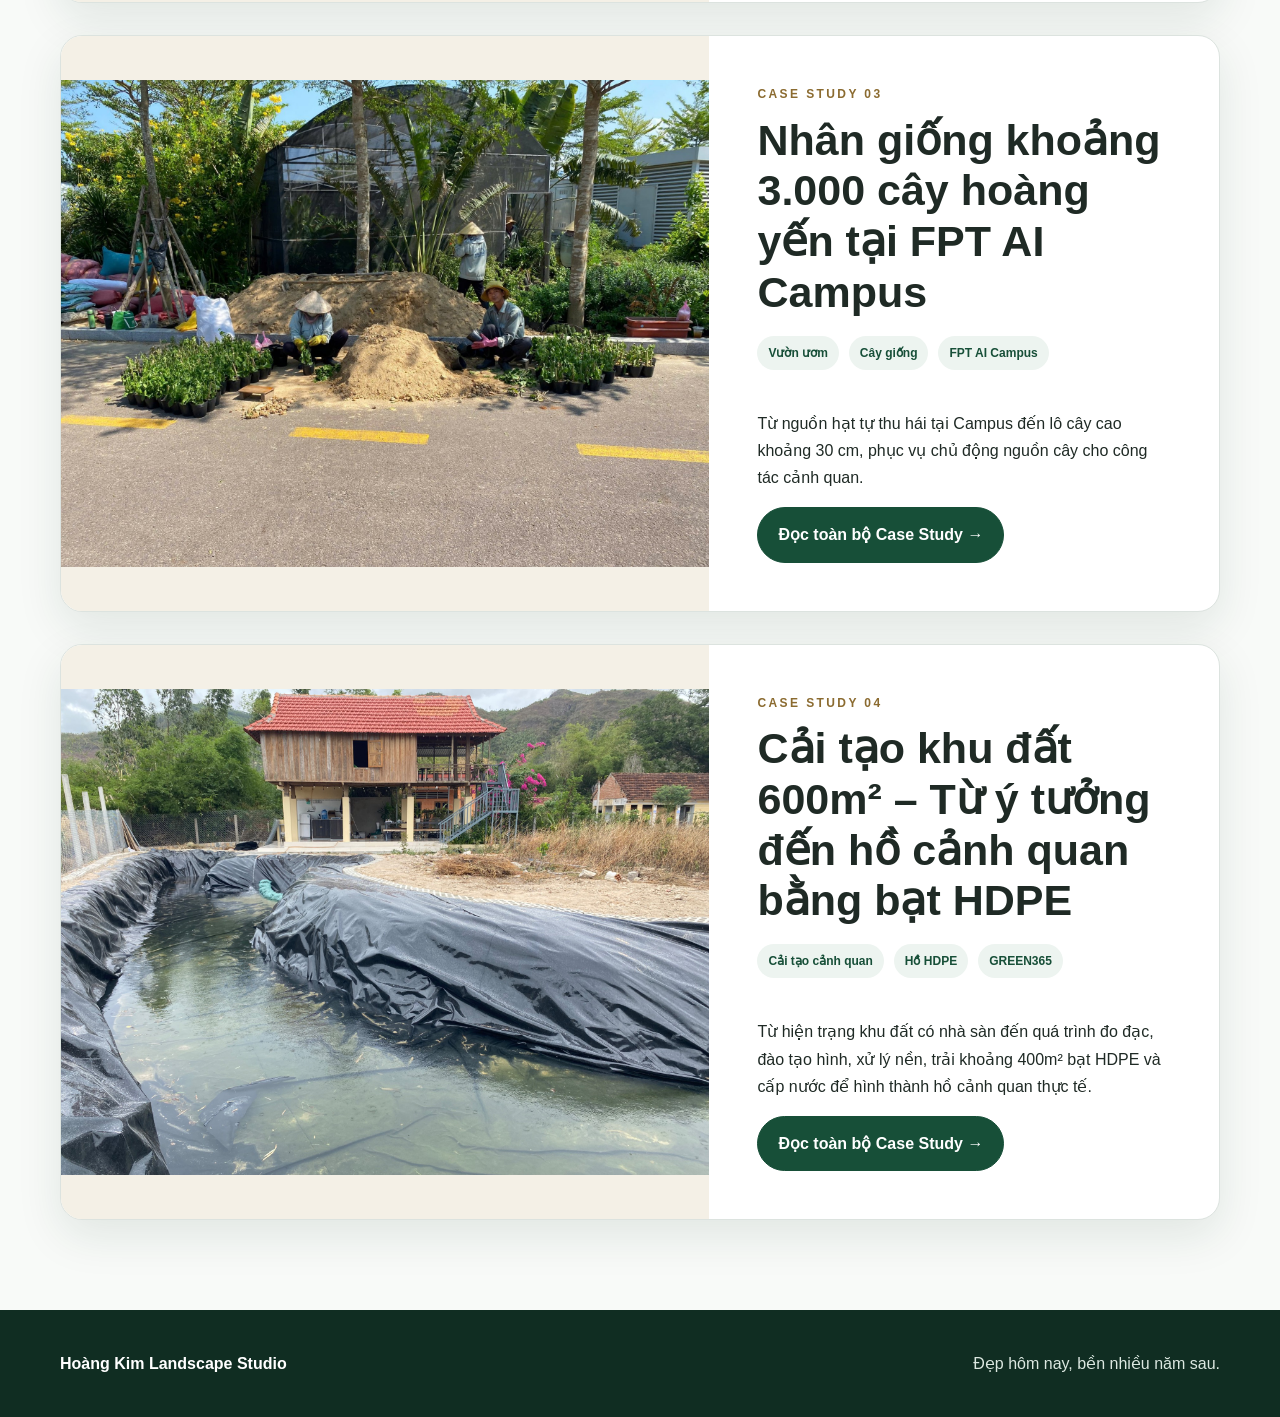
==== commit c209bc97: "Add files via upload" ====
--- a/case-study-module/case-study/index.html
+++ b/case-study-module/case-study/index.html
@@ -10,11 +10,11 @@
 <body>
 <header class="site-header">
   <div class="container nav">
-    <a class="brand" href="../index.html">HOÀNG KIM LANDSCAPE STUDIO</a>
+    <a class="brand" href="../../index.html">HOÀNG KIM LANDSCAPE STUDIO</a>
     <nav class="nav-links">
-      <a href="../index.html">Trang chủ</a>
+      <a href="../../index.html">Trang chủ</a>
       <a href="index.html">Case Study</a>
-      <a href="../index.html#contact">Liên hệ</a>
+      <a href="../../index.html#contact">Liên hệ</a>
     </nav>
   </div>
 </header>
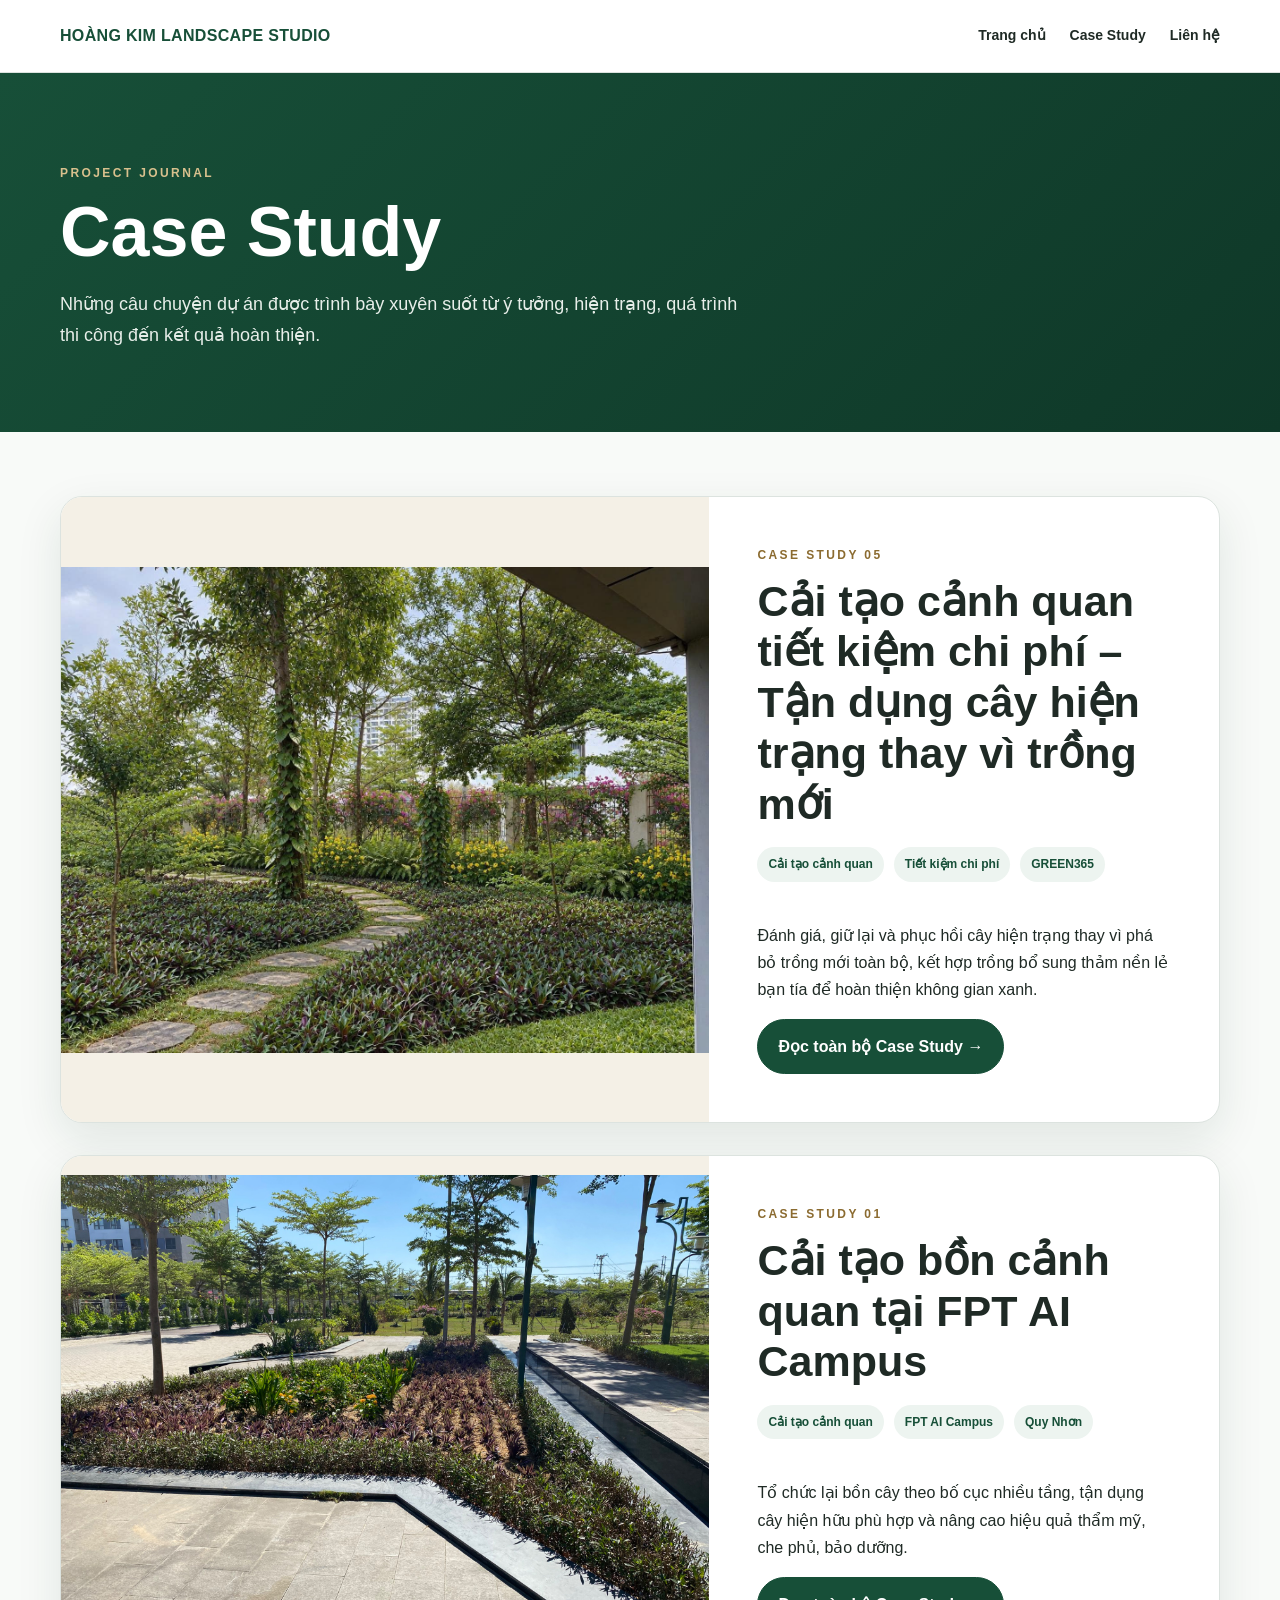
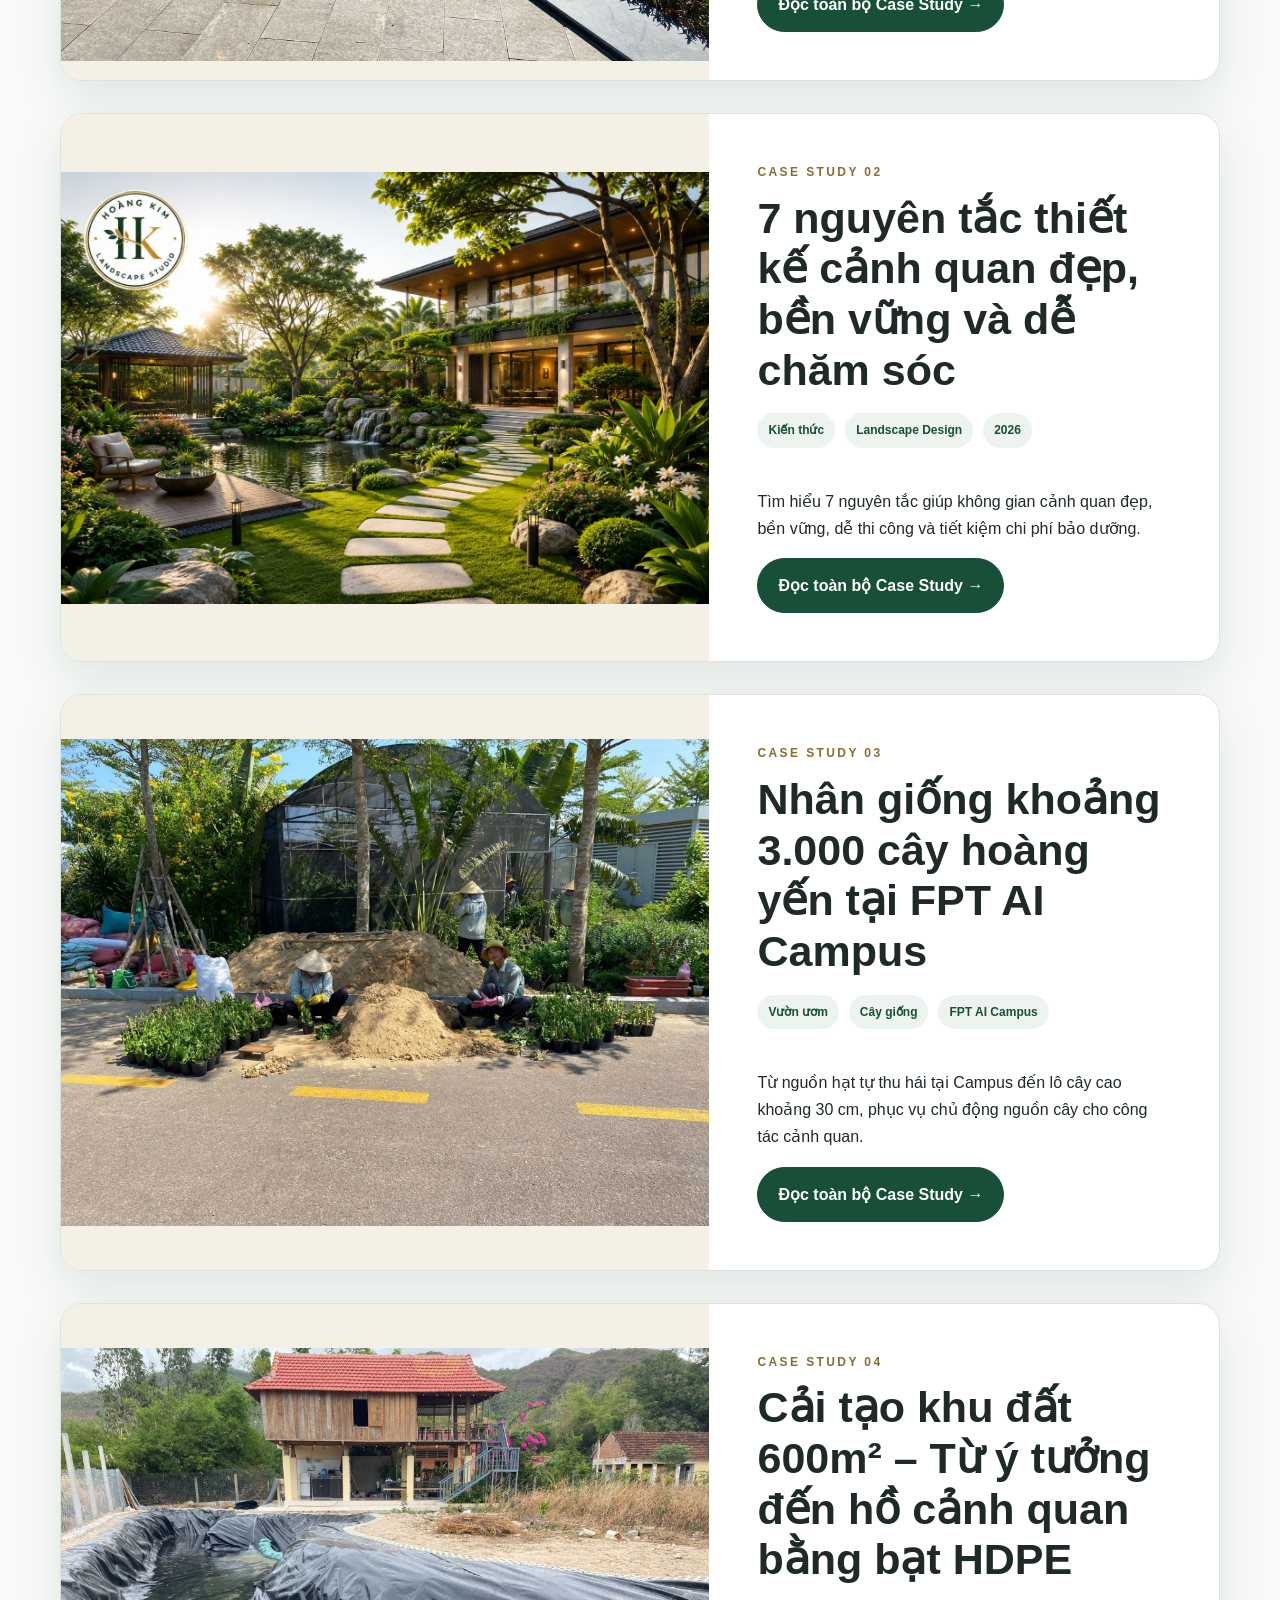
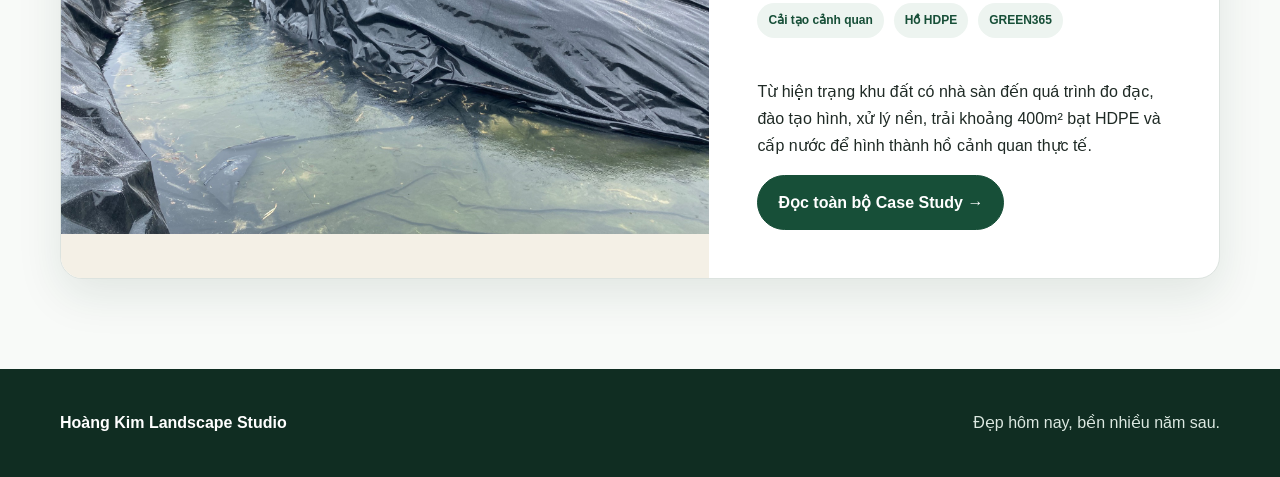
==== commit 9aea3035: "Add files via upload" ====
--- a/case-study-module/case-study/index.html
+++ b/case-study-module/case-study/index.html
@@ -29,6 +29,28 @@
 
 <main class="listing">
   <div class="container">
+
+    <!-- CASE STUDY 05 -->
+    <article class="case-card">
+      <a class="case-thumb" href="cai-tao-canh-quan-tiet-kiem-tan-dung-cay-hien-trang/">
+        <img src="cai-tao-canh-quan-tiet-kiem-tan-dung-cay-hien-trang/assets/cover.jpg" alt="Cải tạo cảnh quan tiết kiệm chi phí, tận dụng cây hiện trạng">
+      </a>
+      <div class="case-copy">
+        <div class="eyebrow" style="color:#8b6b30">Case Study 05</div>
+        <h2>
+          <a href="cai-tao-canh-quan-tiet-kiem-tan-dung-cay-hien-trang/" style="text-decoration:none">
+            Cải tạo cảnh quan tiết kiệm chi phí – Tận dụng cây hiện trạng thay vì trồng mới
+          </a>
+        </h2>
+        <div class="meta">
+          <span class="tag">Cải tạo cảnh quan</span>
+          <span class="tag">Tiết kiệm chi phí</span>
+          <span class="tag">GREEN365</span>
+        </div>
+        <p>Đánh giá, giữ lại và phục hồi cây hiện trạng thay vì phá bỏ trồng mới toàn bộ, kết hợp trồng bổ sung thảm nền lẻ bạn tía để hoàn thiện không gian xanh.</p>
+        <a class="btn" href="cai-tao-canh-quan-tiet-kiem-tan-dung-cay-hien-trang/">Đọc toàn bộ Case Study →</a>
+      </div>
+    </article>
 
     <!-- CASE STUDY 01 -->
     <article class="case-card">
